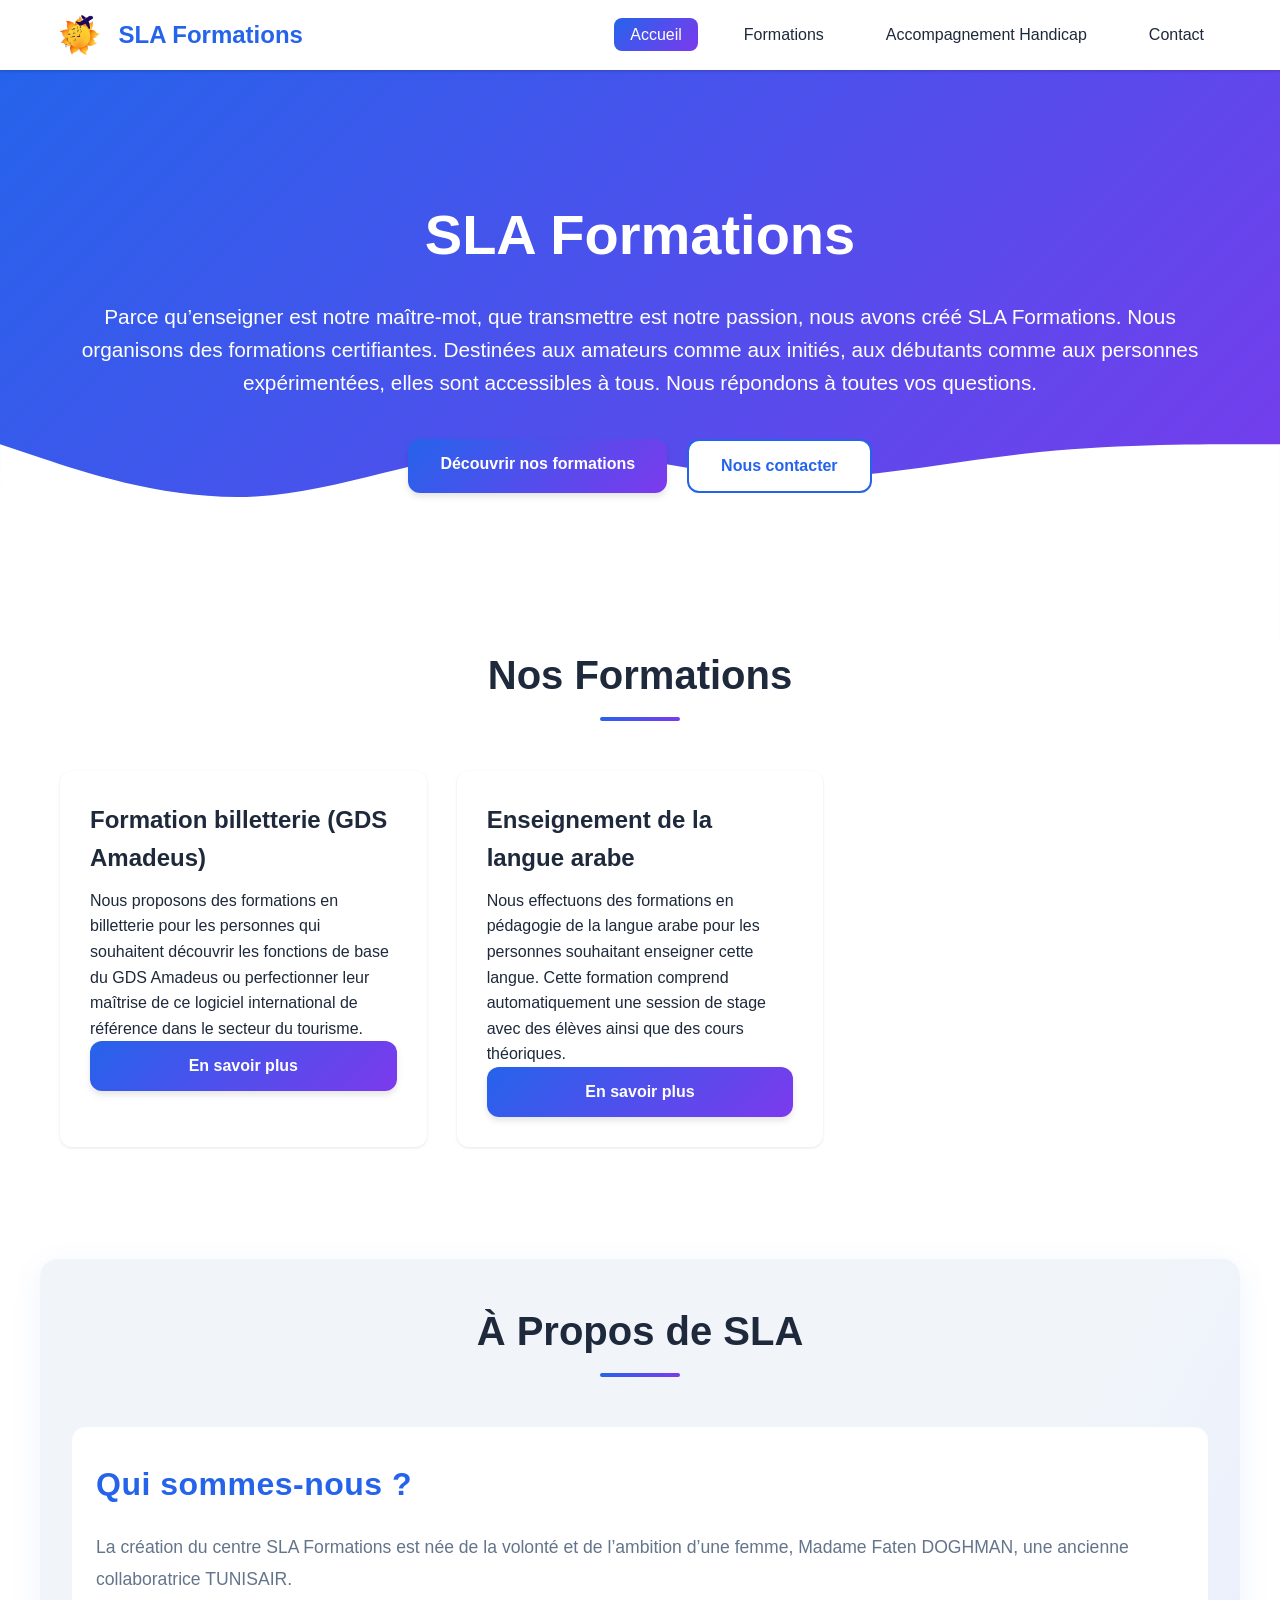
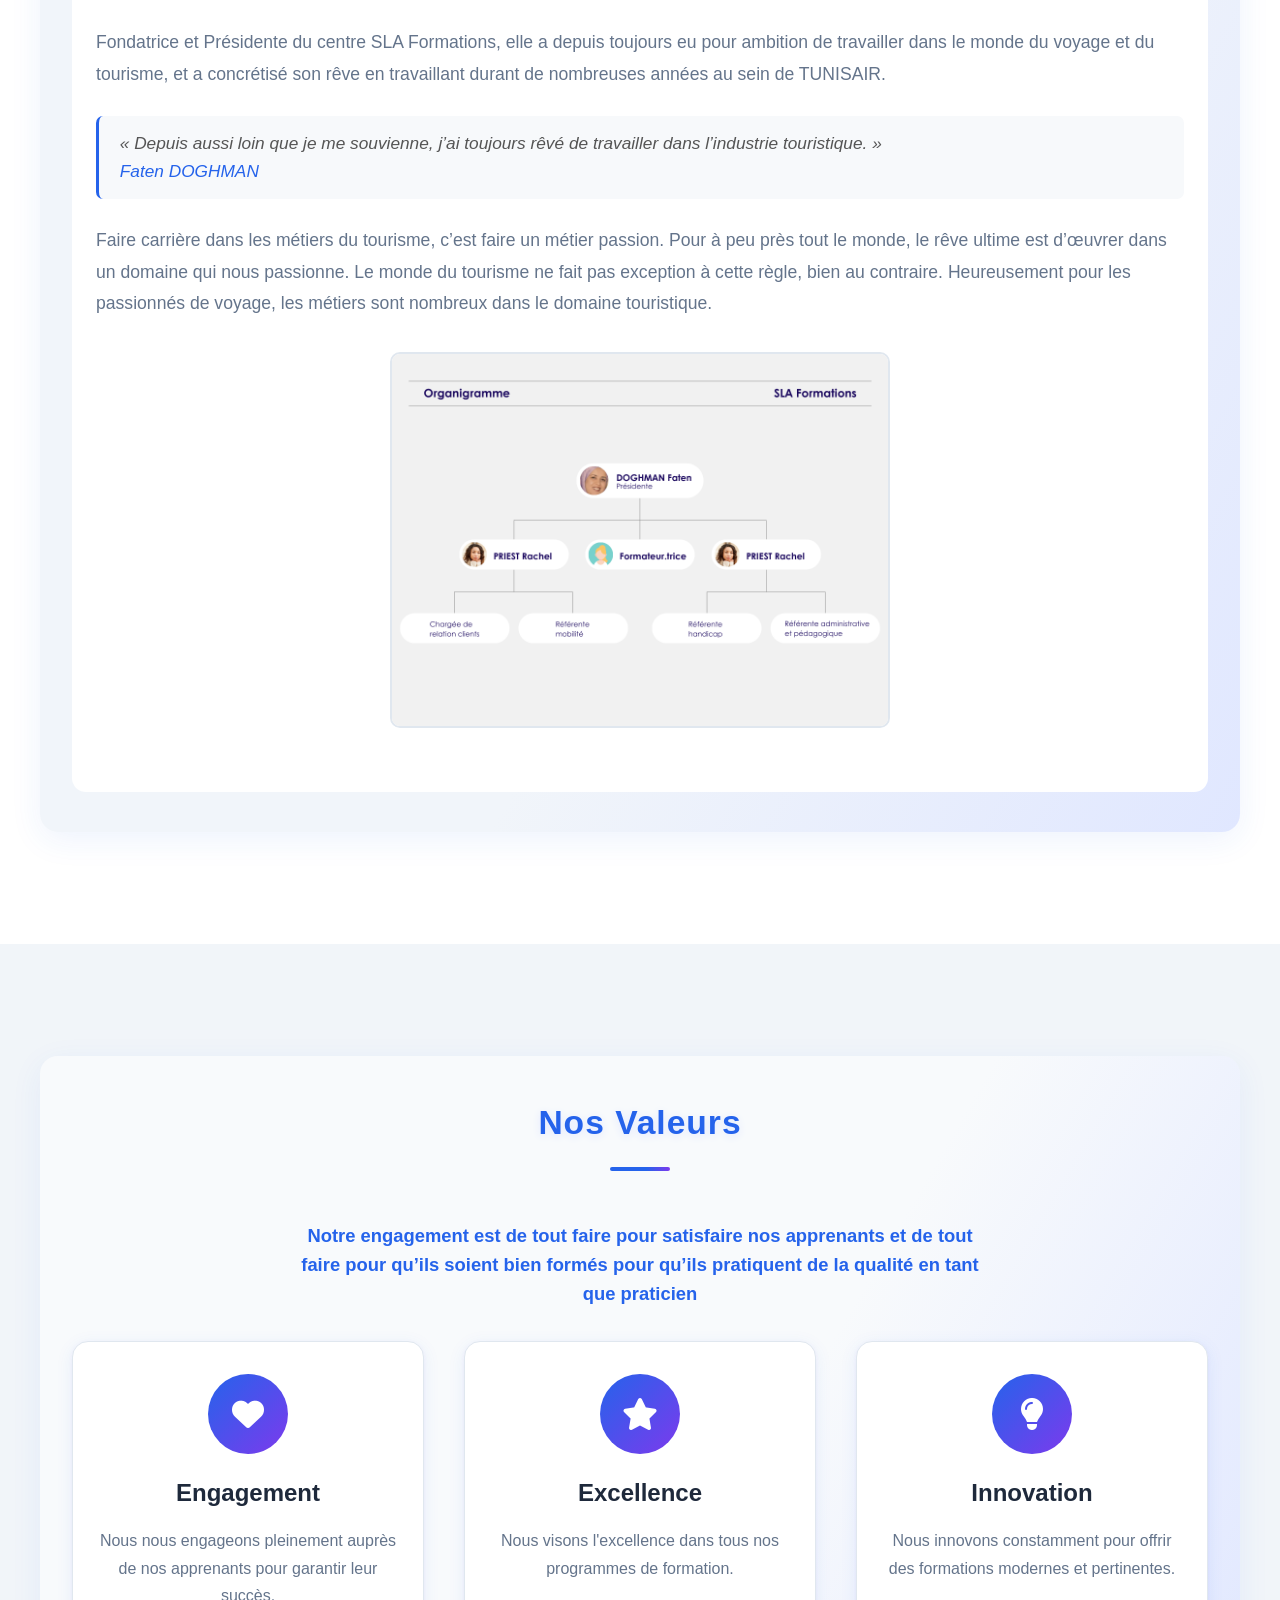
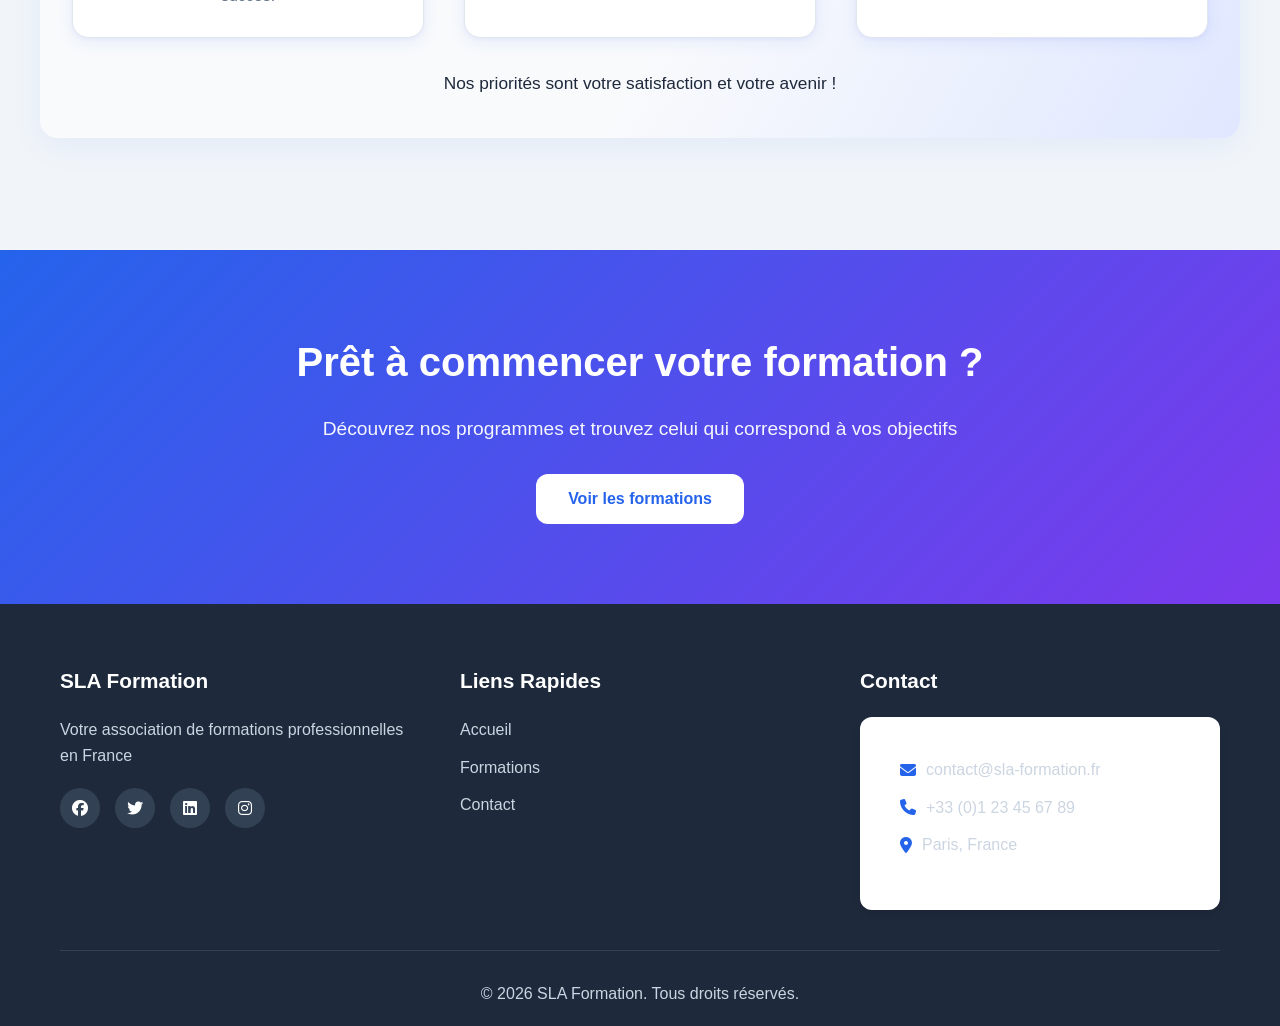
==== index.html @ e83dae28 "Initial commit: modernized and improved website design." ====
<!DOCTYPE html>
<html lang="fr">
<head>
    <meta charset="UTF-8">
    <meta name="viewport" content="width=device-width, initial-scale=1.0">
    <meta name="description" content="SLA - Association de formations professionnelles en France">
    <title>SLA - Accueil | Association de Formations</title>
    <link rel="stylesheet" href="styles.css">
    <link rel="stylesheet" href="https://cdnjs.cloudflare.com/ajax/libs/font-awesome/6.4.0/css/all.min.css">
</head>
<body>
    <!-- En-tête et Navigation -->
    <header>
        <nav class="navbar">
            <div class="container">
                <div class="logo">
                    <img src="images/sla_logo.png" alt="Logo SLA" style="height:40px; vertical-align:middle; margin-right:8px;">
                    <span>SLA Formations</span>
                </div>
                <button class="menu-toggle" id="menuToggle" aria-label="Menu">
                    <span></span>
                    <span></span>
                    <span></span>
                </button>
                <ul class="nav-menu" id="navMenu">
                    <li><a href="index.html" class="active">Accueil</a></li>
                    <li><a href="formations.html">Formations</a></li>
                    <li><a href="accompagnement-handicap.html">Accompagnement Handicap</a></li>
                    <li><a href="contact.html">Contact</a></li>
                </ul>
            </div>
        </nav>
    </header>

    <!-- Section Hero -->
    <section class="hero">
        <div class="container">
            <div class="hero-content">
                <h1 class="animate-fade-in">SLA Formations</h1>
                <p class="hero-subtitle animate-fade-in-delay">Parce qu’enseigner est notre maître-mot, que transmettre est notre passion, nous avons créé SLA Formations. Nous organisons des formations certifiantes. Destinées aux amateurs comme aux initiés, aux débutants comme aux personnes expérimentées, elles sont accessibles à tous. Nous répondons à toutes vos questions.</p>
                <div class="hero-buttons animate-fade-in-delay-2">
                    <a href="formations.html" class="btn btn-primary">Découvrir nos formations</a>
                    <a href="contact.html" class="btn btn-secondary">Nous contacter</a>
                </div>
            </div>
        </div>
        <div class="hero-wave">
            <svg viewBox="0 0 1440 320" xmlns="http://www.w3.org/2000/svg">
                <path fill="#ffffff" fill-opacity="1" d="M0,96L48,112C96,128,192,160,288,154.7C384,149,480,107,576,101.3C672,96,768,128,864,133.3C960,139,1056,117,1152,106.7C1248,96,1344,96,1392,96L1440,96L1440,320L1392,320C1344,320,1248,320,1152,320C1056,320,960,320,864,320C768,320,672,320,576,320C480,320,384,320,288,320C192,320,96,320,48,320L0,320Z"></path>
            </svg>
        </div>
    </section>

    <!-- Section À propos -->
        <!-- Section Nos Formations -->
        <section class="formations" id="formations">
            <div class="container">
                <div class="section-header">
                    <h2>Nos Formations</h2>
                    <div class="divider"></div>
                </div>
                <div class="formations-grid">
                    <div class="formation-card">
                        <h3>Formation billetterie (GDS Amadeus)</h3>
                        <p>
                            Nous proposons des formations en billetterie pour les personnes qui souhaitent découvrir les fonctions de base du GDS Amadeus ou perfectionner leur maîtrise de ce logiciel international de référence dans le secteur du tourisme.
                        </p>
                        <a href="formations.html#amadeus" class="btn btn-primary">En savoir plus</a>
                    </div>
                    <div class="formation-card">
                        <h3>Enseignement de la langue arabe</h3>
                        <p>
                            Nous effectuons des formations en pédagogie de la langue arabe pour les personnes souhaitant enseigner cette langue. Cette formation comprend automatiquement une session de stage avec des élèves ainsi que des cours théoriques.
                        </p>
                        <a href="formations.html#arabe" class="btn btn-primary">En savoir plus</a>
                    </div>
                </div>
            </div>
        </section>
    <section class="about" id="about">
        <div class="container" style="background:linear-gradient(120deg,#f1f5fa 60%,#e0e7ff 100%); border-radius:18px; box-shadow:0 8px 32px rgba(37,99,235,0.08); padding:2.5em 2em; margin-top:2em; margin-bottom:2em;">
            <div class="section-header">
                <h2>À Propos de SLA</h2>
                <div class="divider"></div>
            </div>
            <div class="about-content" style="background:#fff; border-radius:14px; box-shadow:none; padding:2em 1.5em;">
                <div class="about-text">
                    <h3 style="font-size:2em; color:#2563eb; font-weight:700; letter-spacing:0.5px; margin-bottom:0.7em;">Qui sommes-nous ?</h3>
                    <p>
                        La création du centre SLA Formations est née de la volonté et de l’ambition d’une femme, Madame Faten DOGHMAN, une ancienne collaboratrice TUNISAIR.<br><br>
                        Fondatrice et Présidente du centre SLA Formations, elle a depuis toujours eu pour ambition de travailler dans le monde du voyage et du tourisme, et a concrétisé son rêve en travaillant durant de nombreuses années au sein de TUNISAIR.
                    </p>
                    <blockquote style="font-style:italic; margin: 1.5em 0; color: #555; border-left: 3px solid #2563eb; padding:0.8em 1.2em; background: #f7f9fb; border-radius:7px; font-size:1.08em;">
                        « Depuis aussi loin que je me souvienne, j’ai toujours rêvé de travailler dans l’industrie touristique. »<br>
                        <span style="font-weight:500; color:#2563eb; font-size:1em;">Faten DOGHMAN</span>
                    </blockquote>
                    <p>
                        Faire carrière dans les métiers du tourisme, c’est faire un métier passion. Pour à peu près tout le monde, le rêve ultime est d’œuvrer dans un domaine qui nous passionne. Le monde du tourisme ne fait pas exception à cette règle, bien au contraire. Heureusement pour les passionnés de voyage, les métiers sont nombreux dans le domaine touristique.
                    </p>
                    <div style="margin:2em 0; text-align:center;">
                        <img src="images/Organigramme-SLA-Formations.png" alt="Organigramme de l'association SLA Formations" style="display:block; margin:0 auto; max-width:500px; width:100%; height:auto; border-radius:10px; border:2px solid #e0e7ef; box-shadow:none; transition:transform 0.3s cubic-bezier(.4,2,.6,1);"
                        onmouseover="this.style.transform='scale(1.04)'" onmouseout="this.style.transform='scale(1)'">
                    </div>
                </div>
            </div>
        </div>
    </section>

    <!-- Section Nos Valeurs -->
    <section class="values">
        <div class="container" style="background:linear-gradient(120deg,#f8fafc 60%,#e0e7ff 100%); border-radius:18px; box-shadow:0 8px 32px rgba(37,99,235,0.07); padding:2.5em 2em; margin-top:2em; margin-bottom:2em;">
            <div class="section-header">
                <h2 style="font-size:2.1em; color:#2563eb; font-weight:800; letter-spacing:1px; margin-bottom:0.5em; text-shadow:0 2px 8px #e0e7ff;">Nos Valeurs</h2>
                <div class="divider" style="height:4px; width:60px; background:linear-gradient(90deg,#2563eb 60%,#7c3aed 100%); border-radius:2px; margin:0 auto 1.5em auto;"></div>
            </div>
            <div style="max-width:700px;margin:0 auto 2em auto;text-align:center;">
                <p style="font-size:1.15em; color:#2563eb; font-weight:600; margin-bottom:0.7em;">Notre engagement est de tout faire pour satisfaire nos apprenants et de tout faire pour qu’ils soient bien formés pour qu’ils pratiquent de la qualité en tant que praticien</p>
            </div>
            <div class="values-grid">
                <div class="value-item">
                    <div class="value-icon">
                        <i class="fas fa-heart"></i>
                    </div>
                    <h3>Engagement</h3>
                    <p>Nous nous engageons pleinement auprès de nos apprenants pour garantir leur succès.</p>
                </div>
                <div class="value-item">
                    <div class="value-icon">
                        <i class="fas fa-star"></i>
                    </div>
                    <h3>Excellence</h3>
                    <p>Nous visons l'excellence dans tous nos programmes de formation.</p>
                </div>
                <div class="value-item">
                    <div class="value-icon">
                        <i class="fas fa-lightbulb"></i>
                    </div>
                    <h3>Innovation</h3>
                    <p>Nous innovons constamment pour offrir des formations modernes et pertinentes.</p>
                </div>
            </div>
             <div style="max-width:700px;margin:2em auto 0 auto;text-align:center;">
                            <p style="font-size:1.08em; color:#1e293b; font-weight:500;">Nos priorités sont votre satisfaction et votre avenir !</p>
            </div>
        </div>
    </section>

    <!-- Section CTA -->
    <section class="cta">
        <div class="container">
            <h2>Prêt à commencer votre formation ?</h2>
            <p>Découvrez nos programmes et trouvez celui qui correspond à vos objectifs</p>
            <a href="formations.html" class="btn btn-light">Voir les formations</a>
        </div>
    </section>

    <!-- Pied de page -->
    <footer>
        <div class="container">
            <div class="footer-content">
                <div class="footer-section">
                    <h3>SLA Formation</h3>
                    <p>Votre association de formations professionnelles en France</p>
                    <div class="social-links">
                        <a href="#" aria-label="Facebook"><i class="fab fa-facebook"></i></a>
                        <a href="#" aria-label="Twitter"><i class="fab fa-twitter"></i></a>
                        <a href="#" aria-label="LinkedIn"><i class="fab fa-linkedin"></i></a>
                        <a href="#" aria-label="Instagram"><i class="fab fa-instagram"></i></a>
                    </div>
                </div>
                <div class="footer-section">
                    <h3>Liens Rapides</h3>
                    <ul>
                        <li><a href="index.html">Accueil</a></li>
                        <li><a href="formations.html">Formations</a></li>
                        <li><a href="contact.html">Contact</a></li>
                    </ul>
                </div>
                <div class="footer-section">
                    <h3>Contact</h3>
                    <ul class="contact-info">
                        <li><i class="fas fa-envelope"></i> contact@sla-formation.fr</li>
                        <li><i class="fas fa-phone"></i> +33 (0)1 23 45 67 89</li>
                        <li><i class="fas fa-map-marker-alt"></i> Paris, France</li>
                    </ul>
                </div>
            </div>
            <div class="footer-bottom">
                <p>&copy; 2026 SLA Formation. Tous droits réservés.</p>
            </div>
        </div>
    </footer>

    <script src="script.js"></script>
</body>
</html>
---- styles.css ----
/* ===================================
   VARIABLES CSS
   =================================== */
:root {
    --primary-color: #2563eb;
    --secondary-color: #7c3aed;
    --accent-color: #f59e0b;
    --success-color: #10b981;
    --danger-color: #ef4444;
    --dark: #1e293b;
    --dark-light: #334155;
    --gray: #64748b;
    --gray-light: #cbd5e1;
    --light: #f1f5f9;
    --white: #ffffff;
    --gradient: linear-gradient(135deg, var(--primary-color) 0%, var(--secondary-color) 100%);
    --shadow-sm: 0 1px 3px rgba(0,0,0,0.1);
    --shadow-md: 0 4px 6px rgba(0,0,0,0.1);
    --shadow-lg: 0 10px 25px rgba(0,0,0,0.15);
    --transition: all 0.3s ease;
    --border-radius: 12px;
}

/* ===================================
   RESET & BASE
   =================================== */
* {
    margin: 0;
    padding: 0;
    box-sizing: border-box;
}

html {
    scroll-behavior: smooth;
}

body {
    font-family: 'Segoe UI', Tahoma, Geneva, Verdana, sans-serif;
    line-height: 1.6;
    color: var(--dark);
    background-color: var(--white);
    overflow-x: hidden;
}

img {
    max-width: 100%;
    height: auto;
    display: block;
}

a {
    text-decoration: none;
    color: inherit;
    transition: var(--transition);
}

ul {
    list-style: none;
}

button {
    border: none;
    background: none;
    cursor: pointer;
    font-family: inherit;
}

/* ===================================
   UTILITIES
   =================================== */
.container {
    max-width: 1200px;
    margin: 0 auto;
    padding: 0 20px;
}

.btn {
    display: inline-block;
    padding: 12px 32px;
    border-radius: var(--border-radius);
    font-weight: 600;
    text-align: center;
    transition: var(--transition);
    cursor: pointer;
    font-size: 16px;
}

.btn-primary {
    background: var(--gradient);
    color: var(--white);
    box-shadow: var(--shadow-md);
}

.btn-primary:hover {
    transform: translateY(-2px);
    box-shadow: var(--shadow-lg);
}

.btn-secondary {
    background: var(--white);
    color: var(--primary-color);
    border: 2px solid var(--primary-color);
}

.btn-secondary:hover {
    background: var(--primary-color);
    color: var(--white);
}

.btn-light {
    background: var(--white);
    color: var(--primary-color);
}

.btn-light:hover {
    background: var(--light);
}

.section-header {
    text-align: center;
    margin-bottom: 50px;
}

.section-header h2 {
    font-size: 2.5rem;
    color: var(--dark);
    margin-bottom: 10px;
}

.divider {
    width: 80px;
    height: 4px;
    background: var(--gradient);
    margin: 0 auto;
    border-radius: 2px;
}

/* ===================================
   NAVIGATION
   =================================== */
header {
    background: var(--white);
    box-shadow: var(--shadow-sm);
    position: sticky;
    top: 0;
    z-index: 1000;
}

.navbar {
    padding: 15px 0;
}

.navbar .container {
    display: flex;
    justify-content: space-between;
    align-items: center;
}

.logo {
    display: flex;
    align-items: center;
    gap: 10px;
    font-size: 1.5rem;
    font-weight: 700;
    color: var(--primary-color);
}

.logo i {
    font-size: 2rem;
}

.nav-menu {
    display: flex;
    gap: 30px;
    align-items: center;
}

.nav-menu a {
    font-weight: 500;
    color: var(--dark);
    padding: 8px 16px;
    border-radius: 8px;
    transition: var(--transition);
}

.nav-menu a:hover,
.nav-menu a.active {
    background: var(--gradient);
    color: var(--white);
}

.menu-toggle {
    display: none;
    flex-direction: column;
    gap: 5px;
    cursor: pointer;
    padding: 5px;
}

.menu-toggle span {
    width: 25px;
    height: 3px;
    background: var(--dark);
    border-radius: 2px;
    transition: var(--transition);
}

/* ===================================
   HERO SECTION
   =================================== */
.hero {
    background: var(--gradient);
    color: var(--white);
    padding: 120px 0 150px;
    position: relative;
    overflow: hidden;
    min-height: 500px;
    display: flex;
    align-items: center;
}

.hero .container {
    position: relative;
    z-index: 10;
    width: 100%;
}

.hero-content {
    text-align: center;
    position: relative;
    z-index: 10;
}

.hero h1 {
    font-size: 3.5rem;
    margin-bottom: 20px;
    font-weight: 800;
    color: var(--white);
}

.hero-subtitle {
    font-size: 1.3rem;
    margin-bottom: 40px;
    opacity: 0.95;
    color: var(--white);
}

.hero-buttons {
    display: flex;
    gap: 20px;
    justify-content: center;
    flex-wrap: wrap;
}

.hero-wave {
    position: absolute;
    bottom: 0;
    left: 0;
    width: 100%;
    z-index: 1;
    pointer-events: none;
}

.hero-wave svg {
    display: block;
    width: 100%;
    height: auto;
}

/* Animations */
@keyframes fadeIn {
    from {
        opacity: 0;
        transform: translateY(20px);
    }
    to {
        opacity: 1;
        transform: translateY(0);
    }
}

.animate-fade-in {
    animation: fadeIn 0.8s ease-out forwards;
}

.animate-fade-in-delay {
    animation: fadeIn 0.8s ease-out 0.2s both;
}

.animate-fade-in-delay-2 {
    animation: fadeIn 0.8s ease-out 0.4s both;
}

/* ===================================
   ABOUT SECTION
   =================================== */
.about {
    padding: 80px 0;
    background: var(--white);
}

.about-text h3 {
    font-size: 2rem;
    color: var(--dark);
    margin-bottom: 20px;
}

.about-text p {
    font-size: 1.1rem;
    color: var(--gray);
    margin-bottom: 20px;
    line-height: 1.8;
}

.features-grid {
    display: grid;
    grid-template-columns: repeat(auto-fit, minmax(250px, 1fr));
    gap: 30px;
    margin-top: 50px;
}

.feature-card {
    text-align: center;
    padding: 30px;
    border-radius: var(--border-radius);
    background: var(--light);
    transition: var(--transition);
}

.feature-card:hover {
    transform: translateY(-5px);
    box-shadow: var(--shadow-lg);
}

.feature-card i {
    font-size: 3rem;
    color: var(--primary-color);
    margin-bottom: 15px;
}

.feature-card h4 {
    font-size: 1.3rem;
    margin-bottom: 10px;
    color: var(--dark);
}

.feature-card p {
    color: var(--gray);
}

/* ===================================
   VALUES SECTION
   =================================== */
.values {
    padding: 80px 0;
    background: var(--light);
}

.values-grid {
    display: grid;
    grid-template-columns: repeat(auto-fit, minmax(300px, 1fr));
    gap: 40px;
}

.value-item {
    text-align: center;
    background: #fff;
    border-radius: 16px;
    box-shadow: 0 4px 18px rgba(37,99,235,0.08), 0 1.5px 4px rgba(124,58,237,0.06);
    padding: 32px 24px 28px 24px;
    transition: box-shadow 0.25s, transform 0.25s;
    border: 1.5px solid #e0e7ef;
}

@keyframes valueCardFadeIn {
    to {
        opacity: 1;
        transform: translateY(0);
    }
}

.value-item:hover {
    box-shadow: 0 8px 32px rgba(37,99,235,0.13), 0 2px 8px rgba(124,58,237,0.10);
    transform: translateY(-4px) scale(1.025);
    border-color: #c7d2fe;
}

.value-item:hover {
    box-shadow: 0 8px 32px rgba(37,99,235,0.13), 0 2px 8px rgba(124,58,237,0.10);
    transform: translateY(-4px) scale(1.025);
    border-color: #c7d2fe;
}

.value-icon {
    width: 80px;
    height: 80px;
    background: var(--gradient);
    color: var(--white);
    border-radius: 50%;
    display: flex;
    align-items: center;
    justify-content: center;
    margin: 0 auto 20px;
    font-size: 2rem;
}

.value-item h3 {
    font-size: 1.5rem;
    margin-bottom: 15px;
    color: var(--dark);
}

.value-item p {
    color: var(--gray);
    line-height: 1.7;
}

/* ===================================
   CTA SECTION
   =================================== */
.cta {
    padding: 80px 0;
    background: var(--gradient);
    color: var(--white);
    text-align: center;
}

.cta h2 {
    font-size: 2.5rem;
    margin-bottom: 20px;
}

.cta p {
    font-size: 1.2rem;
    margin-bottom: 30px;
    opacity: 0.95;
}

/* ===================================
   PAGE HEADER
   =================================== */
.page-header {
    background: var(--gradient);
    color: var(--white);
    padding: 80px 0;
    text-align: center;
}

.page-header h1 {
    font-size: 3rem;
    margin-bottom: 15px;
}

.page-header p {
    font-size: 1.2rem;
    opacity: 0.95;
}

/* ===================================
   FORMATIONS FILTERS
   =================================== */
.formations-filters {
    padding: 40px 0;
    background: var(--white);
}

.filters {
    display: flex;
    gap: 15px;
    justify-content: center;
    flex-wrap: wrap;
}

.filter-btn {
    padding: 10px 25px;
    border-radius: 25px;
    background: var(--light);
    color: var(--dark);
    font-weight: 500;
    transition: var(--transition);
}

.filter-btn:hover,
.filter-btn.active {
    background: var(--gradient);
    color: var(--white);
    transform: translateY(-2px);
}

/* ===================================
   FORMATIONS CATALOG
   =================================== */
.formations-catalog {
    padding: 60px 0 80px;
    background: var(--light);
}

.formations-grid {
    display: grid;
    grid-template-columns: repeat(auto-fill, minmax(320px, 1fr));
    gap: 30px;
}

.formation-card {
    background: var(--white);
    border-radius: var(--border-radius);
    padding: 30px;
    box-shadow: var(--shadow-sm);
    transition: var(--transition);
    display: flex;
    flex-direction: column;
}

.formation-card:hover {
    transform: translateY(-5px);
    box-shadow: var(--shadow-lg);
}

.formation-badge {
    width: 80px;
    height: 80px;
    background: var(--gradient);
    color: var(--white);
    border-radius: 50%;
    display: flex;
    align-items: center;
    justify-content: center;
    font-size: 2rem;
    margin-bottom: 20px;
}

.formation-card h3 {
    font-size: 1.5rem;
    margin-bottom: 10px;
    color: var(--dark);
}

.formation-duration {
    color: var(--gray);
    font-size: 0.95rem;
    margin-bottom: 15px;
    display: flex;
    align-items: center;
    gap: 8px;
}

.formation-description {
    color: var(--gray);
    margin-bottom: 20px;
    line-height: 1.6;
    flex-grow: 1;
}

.formation-highlights {
    margin-bottom: 25px;
}

.formation-highlights li {
    color: var(--gray);
    margin-bottom: 8px;
    display: flex;
    align-items: center;
    gap: 10px;
}

.formation-highlights i {
    color: var(--success-color);
}

/* ===================================
   CONTACT SECTION
   =================================== */
.contact-section {
    padding: 60px 0 80px;
    background: var(--light);
}

.contact-wrapper {
    display: grid;
    grid-template-columns: 1fr 1.5fr;
    gap: 50px;
    align-items: start;
}

.contact-info {
    background: var(--white);
    padding: 40px;
    border-radius: var(--border-radius);
    box-shadow: var(--shadow-md);
}

.contact-info h2 {
    font-size: 2rem;
    margin-bottom: 15px;
    color: var(--dark);
}

.contact-info > p {
    color: var(--gray);
    margin-bottom: 30px;
}

.contact-item {
    display: flex;
    gap: 20px;
    margin-bottom: 30px;
}

.contact-icon {
    width: 50px;
    height: 50px;
    background: var(--gradient);
    color: var(--white) !important;
    border-radius: 50%;
    display: flex;
    align-items: center;
    justify-content: center;
    flex-shrink: 0;
}

.contact-icon i,
.contact-icon svg {
    color: var(--white) !important;
}

.contact-details h3 {
    font-size: 1.1rem;
    margin-bottom: 8px;
    color: var(--dark);
}

.contact-details p {
    color: var(--gray);
    line-height: 1.6;
}

.social-media {
    margin-top: 40px;
}

.social-media h3 {
    margin-bottom: 15px;
    color: var(--dark);
}

.social-links-large {
    display: flex;
    gap: 15px;
}

.social-links-large a {
    flex-direction: column;
    width: 60px;
    height: 60px;
    background: var(--gradient);
    color: var(--white);
    border-radius: 50%;
    display: flex;
    align-items: center;
    justify-content: center;
    font-size: 1.5rem;
    transition: var(--transition);
    position: relative;
    text-align: center;
    gap: 2px;
    padding: 0;
    border: none;
    outline: none;
}

.social-links-large a i {
    color: var(--white) !important;
}
.social-links-large a:visited i {
    color: var(--white) !important;
}
.social-links-large a:hover i {
    color: var(--white) !important;
}

.social-links-large a:hover {
    transform: translateY(-3px) scale(1.08);
    box-shadow: var(--shadow-md);
    background: var(--secondary-color);
}

.social-label {
    display: block;
    font-size: 0.7rem;
    color: var(--white);
    margin-top: 2px;
    font-weight: 500;
    letter-spacing: 0.01em;
    text-shadow: 0 1px 2px rgba(30,41,59,0.18);
    pointer-events: none;
}

/* ===================================
   CONTACT FORM
   =================================== */
.contact-form-wrapper {
    background: var(--white);
    padding: 40px;
    border-radius: var(--border-radius);
    box-shadow: var(--shadow-md);
}

.contact-form-wrapper h2 {
    font-size: 2rem;
    margin-bottom: 30px;
    color: var(--dark);
}

.contact-form {
    display: flex;
    flex-direction: column;
    gap: 20px;
}

.form-group {
    display: flex;
    flex-direction: column;
}

.form-group label {
    margin-bottom: 8px;
    font-weight: 500;
    color: var(--dark);
}

.required {
    color: var(--danger-color);
}

.form-group input,
.form-group select,
.form-group textarea {
    padding: 12px 15px;
    border: 2px solid var(--gray-light);
    border-radius: 8px;
    font-family: inherit;
    font-size: 1rem;
    transition: var(--transition);
}

.form-group input:focus,
.form-group select:focus,
.form-group textarea:focus {
    outline: none;
    border-color: var(--primary-color);
    box-shadow: 0 0 0 3px rgba(37, 99, 235, 0.1);
}

.form-group textarea {
    resize: vertical;
    min-height: 120px;
}

.checkbox-group {
    flex-direction: row;
    align-items: flex-start;
    gap: 10px;
}

.checkbox-group input[type="checkbox"] {
    width: 20px;
    height: 20px;
    margin-top: 2px;
    cursor: pointer;
}

.checkbox-group label {
    margin-bottom: 0;
    font-weight: 400;
    flex: 1;
}

.form-message {
    padding: 15px;
    border-radius: 8px;
    margin-top: 15px;
    display: none;
    font-weight: 500;
}

.form-message.success {
    background: #d1fae5;
    color: #065f46;
    border: 1px solid #10b981;
    display: block;
}

.form-message.error {
    background: #fee2e2;
    color: #991b1b;
    border: 1px solid #ef4444;
    display: block;
}

/* ===================================
   MAP SECTION
   =================================== */
.map-section {
    padding: 60px 0 80px;
    background: var(--white);
}

.map-section h2 {
    text-align: center;
    font-size: 2.5rem;
    margin-bottom: 40px;
    color: var(--dark);
}

.map-placeholder {
    background: var(--light);
    padding: 80px 40px;
    border-radius: var(--border-radius);
    text-align: center;
}

.map-placeholder i {
    font-size: 4rem;
    color: var(--primary-color);
    margin-bottom: 20px;
}

.map-placeholder p {
    font-size: 1.2rem;
    color: var(--gray);
    margin-bottom: 10px;
}

.map-placeholder small {
    color: var(--gray);
}

/* ===================================
   FOOTER
   =================================== */
footer {
    background: var(--dark);
    color: var(--white);
    padding: 60px 0 20px;
}

.footer-content {
    display: grid;
    grid-template-columns: repeat(auto-fit, minmax(250px, 1fr));
    gap: 40px;
    margin-bottom: 40px;
}

.footer-section h3 {
    margin-bottom: 20px;
    font-size: 1.3rem;
}

.footer-section p {
    color: var(--gray-light);
    line-height: 1.6;
    margin-bottom: 20px;
}

.footer-section ul li {
    margin-bottom: 12px;
}

.footer-section ul li a {
    color: var(--gray-light);
    transition: var(--transition);
}

.footer-section ul li a:hover {
    color: var(--white);
    padding-left: 5px;
}

.contact-info li {
    display: flex;
    align-items: center;
    gap: 10px;
    color: var(--gray-light);
}

.contact-info i {
    color: var(--primary-color);
}

.social-links {
    display: flex;
    gap: 15px;
}

.social-links a {
    width: 40px;
    height: 40px;
    background: var(--dark-light);
    border-radius: 50%;
    display: flex;
    align-items: center;
    justify-content: center;
    transition: var(--transition);
}

.social-links a:hover {
    background: var(--primary-color);
    transform: translateY(-3px);
}

.footer-bottom {
    border-top: 1px solid var(--dark-light);
    padding-top: 30px;
    text-align: center;
    color: var(--gray-light);
}

/* ===================================
   RESPONSIVE DESIGN
   =================================== */

/* Large Screens */
@media (min-width: 1400px) {
    .hero {
        padding: 150px 0 180px;
        min-height: 600px;
    }

    .hero h1 {
        font-size: 4rem;
    }

    .hero-subtitle {
        font-size: 1.5rem;
    }
}

/* Tablets */
@media (max-width: 768px) {
    .hero h1 {
        font-size: 2.5rem;
    }

    .hero-subtitle {
        font-size: 1.1rem;
    }

    .section-header h2 {
        font-size: 2rem;
    }

    .page-header h1 {
        font-size: 2.2rem;
    }

    .contact-wrapper {
        grid-template-columns: 1fr;
    }

    .nav-menu {
        position: fixed;
        top: 70px;
        right: -100%;
        width: 100%;
        max-width: 300px;
        background: var(--white);
        flex-direction: column;
        padding: 30px;
        box-shadow: var(--shadow-lg);
        transition: var(--transition);
        height: calc(100vh - 70px);
        align-items: flex-start;
    }

    .nav-menu.active {
        right: 0;
    }

    .menu-toggle {
        display: flex;
    }

    .menu-toggle.active span:nth-child(1) {
        transform: rotate(45deg) translate(7px, 7px);
    }

    .menu-toggle.active span:nth-child(2) {
        opacity: 0;
    }

    .menu-toggle.active span:nth-child(3) {
        transform: rotate(-45deg) translate(7px, -7px);
    }

    .features-grid,
    .formations-grid {
        grid-template-columns: 1fr;
    }

    .hero-buttons {
        flex-direction: column;
        align-items: center;
    }

    .filters {
        justify-content: flex-start;
        overflow-x: auto;
        padding-bottom: 10px;
    }

    .filter-btn {
        white-space: nowrap;
    }
}

/* Mobile */
@media (max-width: 480px) {
    .hero {
        padding: 80px 0 60px;
    }

    .hero h1 {
        font-size: 2rem;
    }

    .hero-subtitle {
        font-size: 1rem;
    }

    .btn {
        padding: 10px 24px;
        font-size: 14px;
    }

    .about,
    .values,
    .cta,
    .formations-catalog,
    .contact-section,
    .map-section {
        padding: 40px 0;
    }

    .section-header h2 {
        font-size: 1.8rem;
    }

    .feature-card,
    .contact-info,
    .contact-form-wrapper {
        padding: 25px;
    }

    .logo {
        font-size: 1.2rem;
    }

    .logo i {
        font-size: 1.5rem;
    }

    .footer-content {
        grid-template-columns: 1fr;
        gap: 30px;
    }
}

/* Hide formations by category */
.formation-card.hidden {
    display: none;
}
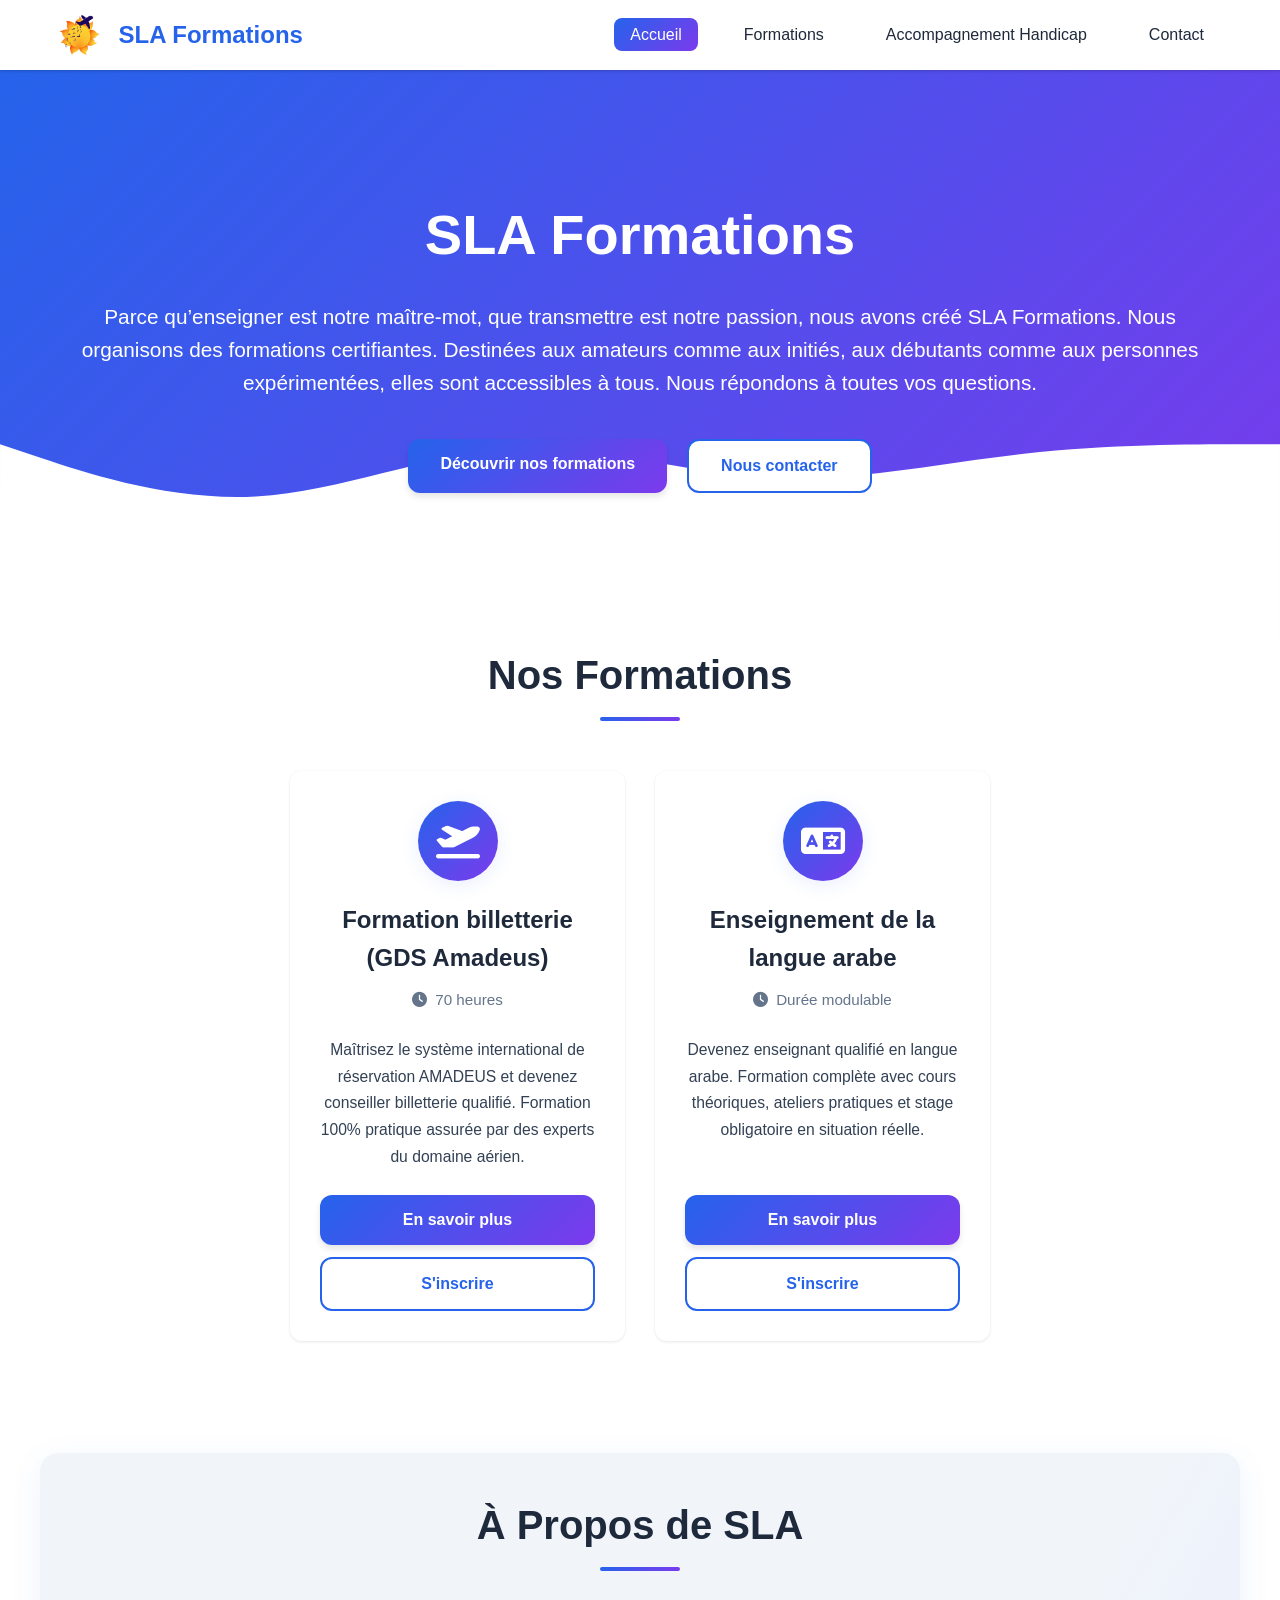
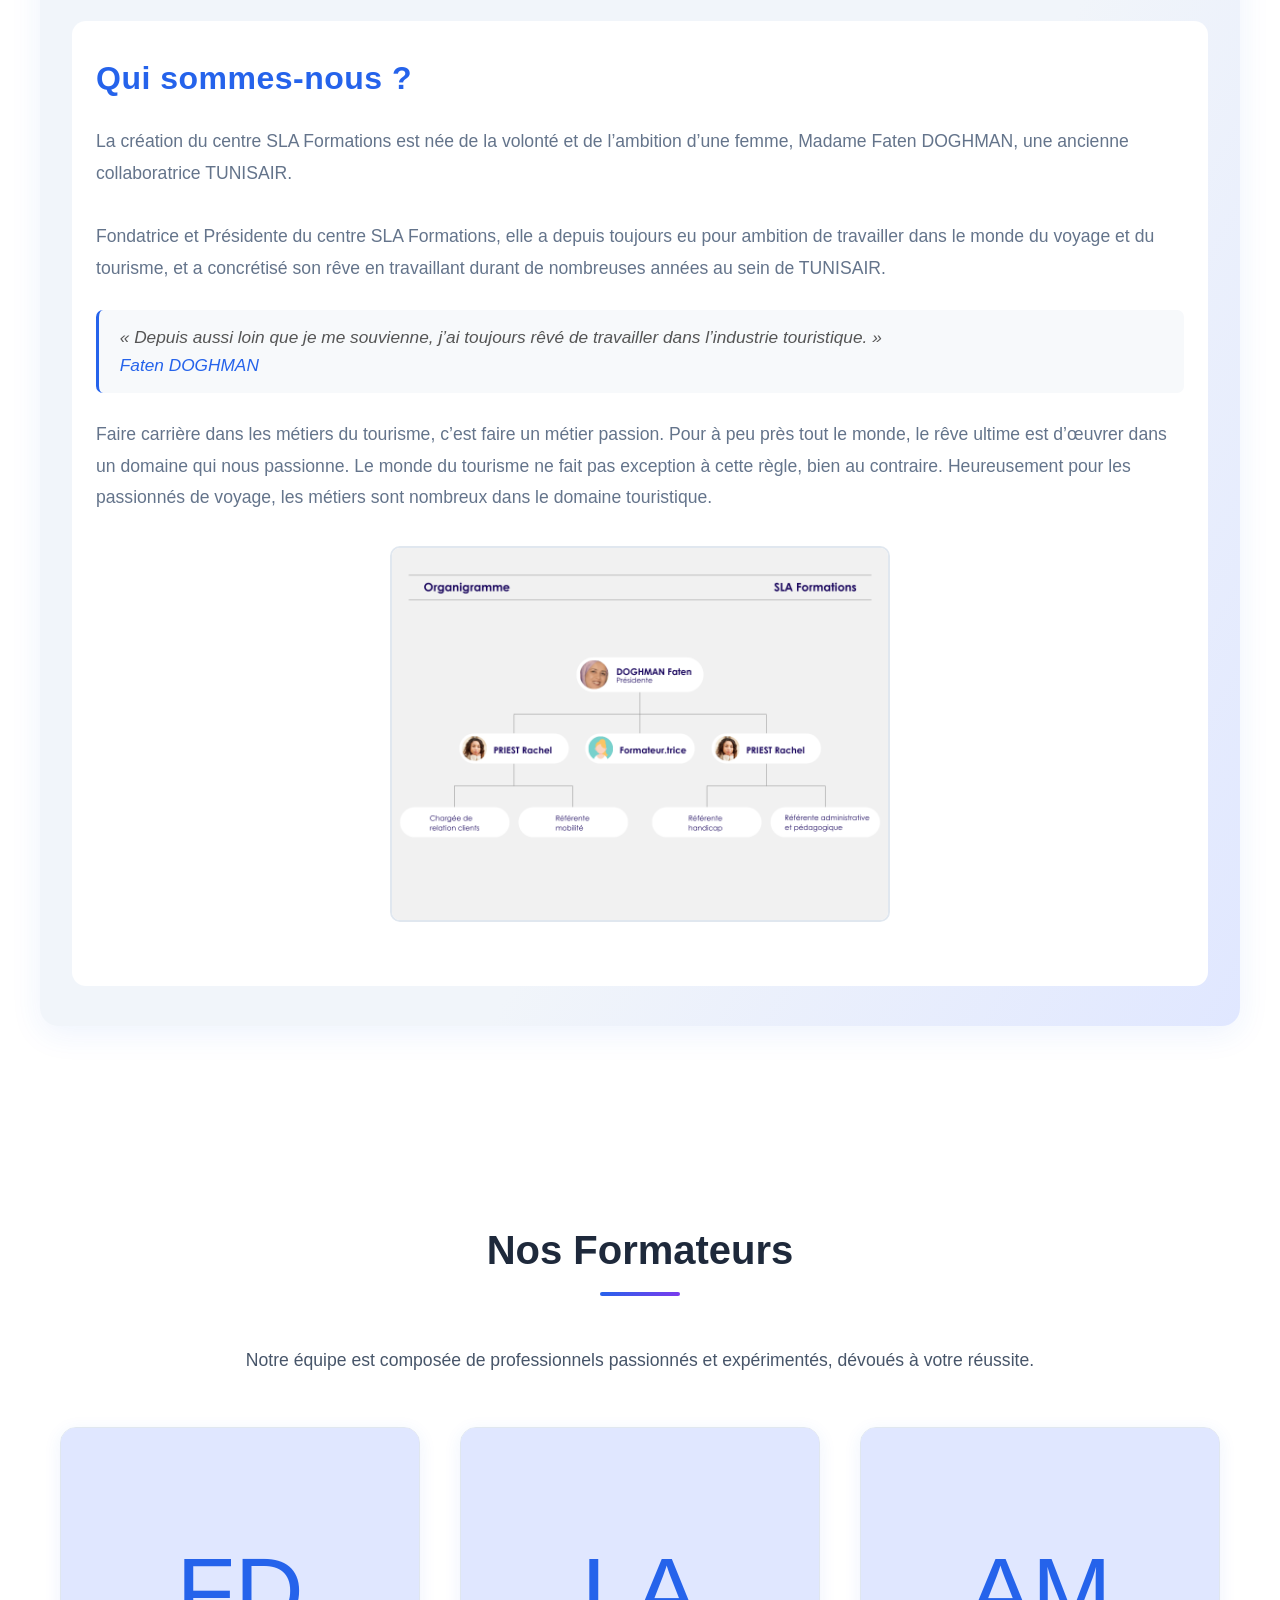
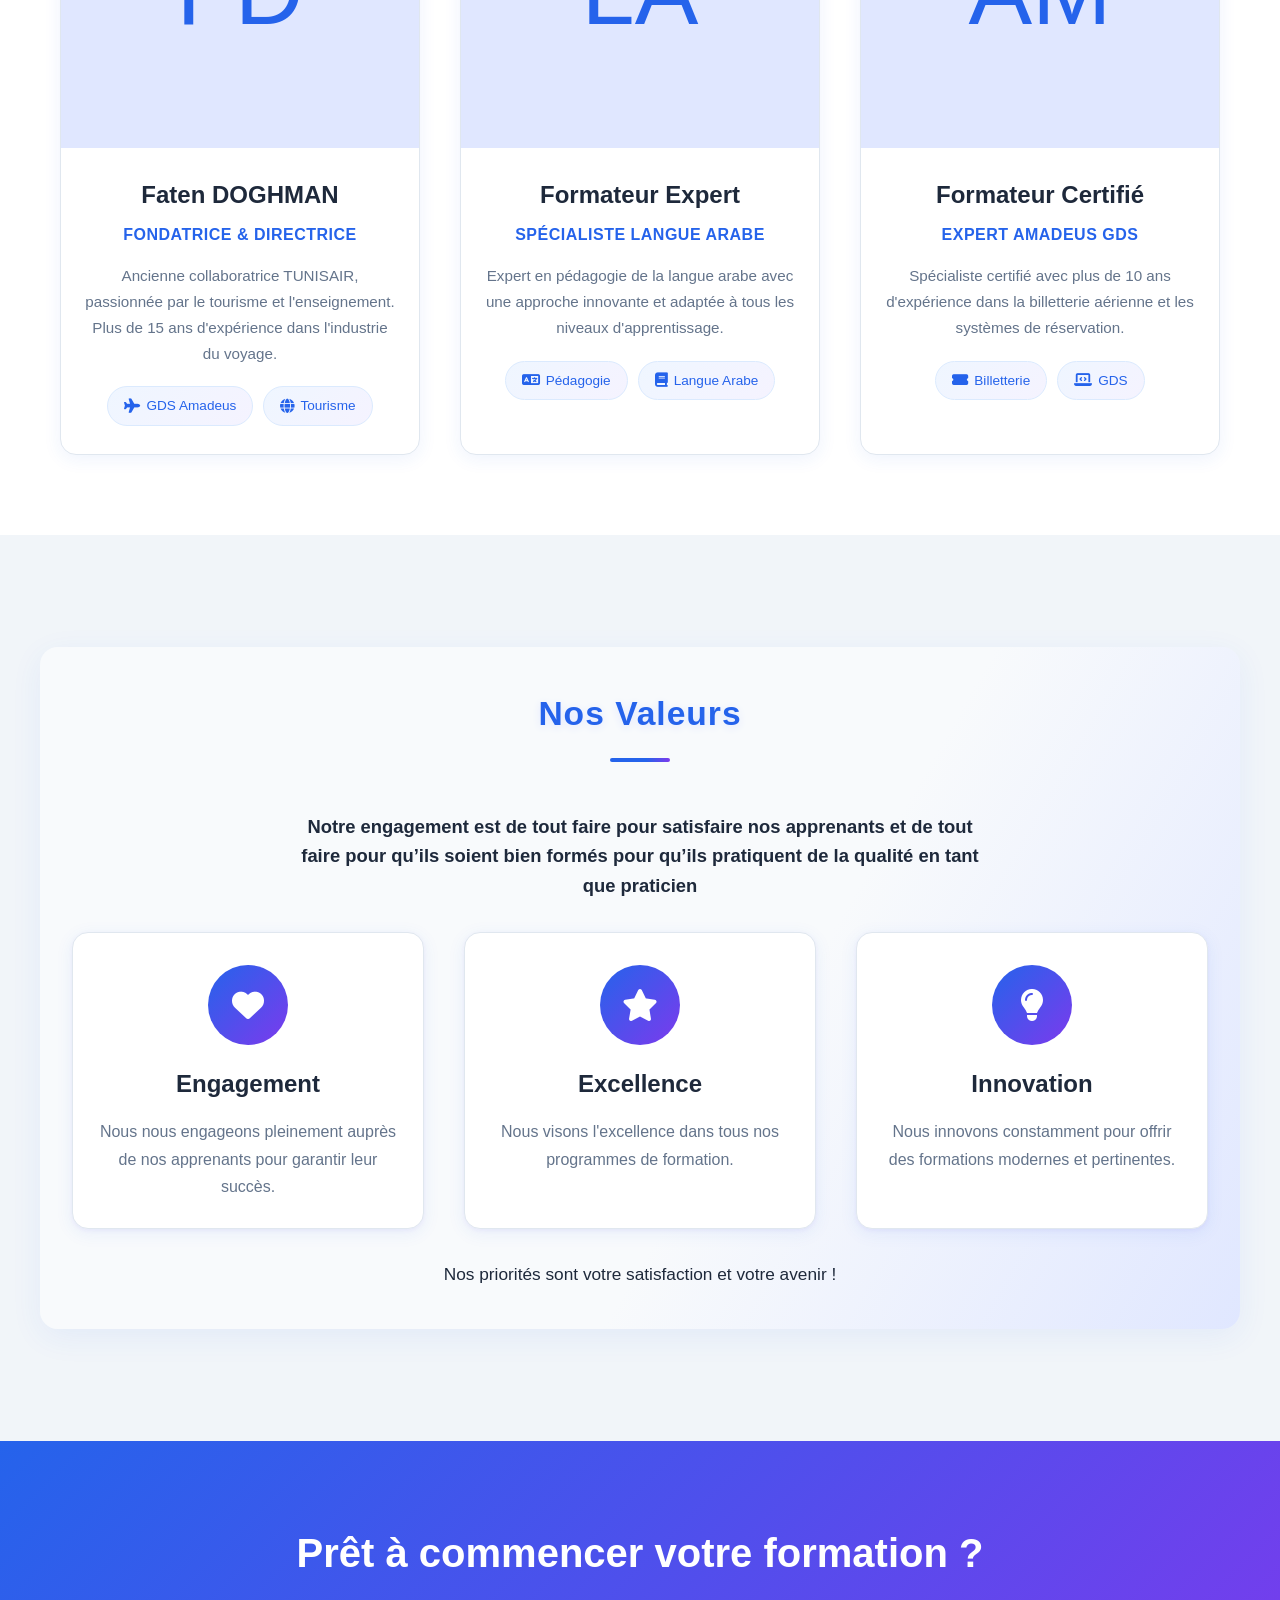
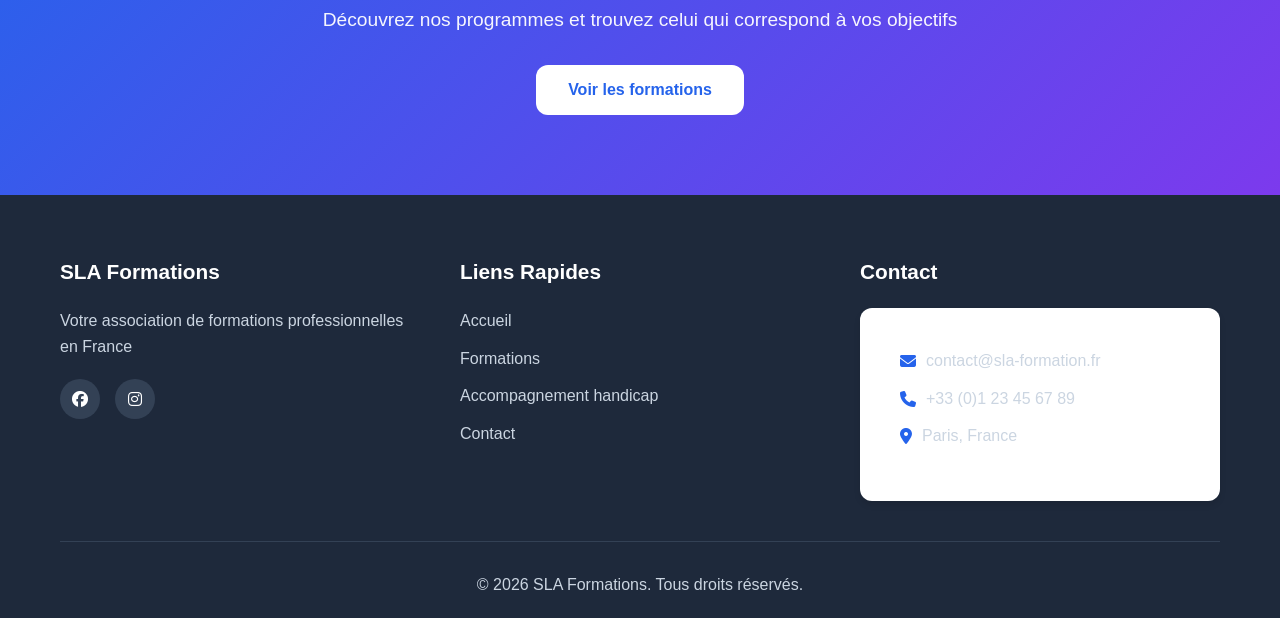
==== commit 321db103: "17-03-2026" ====
--- a/index.html
+++ b/index.html
@@ -61,18 +61,28 @@
                 </div>
                 <div class="formations-grid">
                     <div class="formation-card">
+                        <div class="formation-badge"><i class="fas fa-plane-departure"></i></div>
                         <h3>Formation billetterie (GDS Amadeus)</h3>
-                        <p>
-                            Nous proposons des formations en billetterie pour les personnes qui souhaitent découvrir les fonctions de base du GDS Amadeus ou perfectionner leur maîtrise de ce logiciel international de référence dans le secteur du tourisme.
+                        <p class="formation-duration"><i class="fas fa-clock"></i> 70 heures</p>
+                        <p class="formation-short-desc">
+                            Maîtrisez le système international de réservation AMADEUS et devenez conseiller billetterie qualifié. Formation 100% pratique assurée par des experts du domaine aérien.
                         </p>
-                        <a href="formations.html#amadeus" class="btn btn-primary">En savoir plus</a>
+                        <div class="formation-actions">
+                            <a href="formation-amadeus.html" class="btn btn-primary">En savoir plus</a>
+                            <a href="contact.html" class="btn btn-secondary">S'inscrire</a>
+                        </div>
                     </div>
                     <div class="formation-card">
+                        <div class="formation-badge"><i class="fas fa-language"></i></div>
                         <h3>Enseignement de la langue arabe</h3>
-                        <p>
-                            Nous effectuons des formations en pédagogie de la langue arabe pour les personnes souhaitant enseigner cette langue. Cette formation comprend automatiquement une session de stage avec des élèves ainsi que des cours théoriques.
+                        <p class="formation-duration"><i class="fas fa-clock"></i> Durée modulable</p>
+                        <p class="formation-short-desc">
+                            Devenez enseignant qualifié en langue arabe. Formation complète avec cours théoriques, ateliers pratiques et stage obligatoire en situation réelle.
                         </p>
-                        <a href="formations.html#arabe" class="btn btn-primary">En savoir plus</a>
+                        <div class="formation-actions">
+                            <a href="formation-arabe.html" class="btn btn-primary">En savoir plus</a>
+                            <a href="contact.html" class="btn btn-secondary">S'inscrire</a>
+                        </div>
                     </div>
                 </div>
             </div>
@@ -106,6 +116,63 @@
         </div>
     </section>
 
+    <!-- Section Nos Formateurs -->
+    <section class="team" id="team">
+        <div class="container">
+            <div class="section-header">
+                <h2>Nos Formateurs</h2>
+                <div class="divider"></div>
+            </div>
+            <p style="text-align:center; max-width:800px; margin:0 auto 3em auto; font-size:1.1em; color:#475569;">
+                Notre équipe est composée de professionnels passionnés et expérimentés, dévoués à votre réussite.
+            </p>
+            <div class="team-grid">
+                <div class="team-member">
+                    <div class="member-image">
+                        <img src="images/formateur1.jpg" alt="Faten DOGHMAN" onerror="this.src='data:image/svg+xml,%3Csvg xmlns=%22http://www.w3.org/2000/svg%22 width=%22300%22 height=%22300%22%3E%3Crect fill=%22%23e0e7ff%22 width=%22300%22 height=%22300%22/%3E%3Ctext fill=%22%232563eb%22 font-family=%22Arial%22 font-size=%2280%22 text-anchor=%22middle%22 x=%22150%22 y=%22180%22%3EFD%3C/text%3E%3C/svg%3E'">
+                    </div>
+                    <div class="member-info">
+                        <h3>Faten DOGHMAN</h3>
+                        <p class="member-role">Fondatrice & Directrice</p>
+                        <p class="member-bio">Ancienne collaboratrice TUNISAIR, passionnée par le tourisme et l'enseignement. Plus de 15 ans d'expérience dans l'industrie du voyage.</p>
+                        <div class="member-specialties">
+                            <span class="specialty-tag"><i class="fas fa-plane"></i> GDS Amadeus</span>
+                            <span class="specialty-tag"><i class="fas fa-globe"></i> Tourisme</span>
+                        </div>
+                    </div>
+                </div>
+                <div class="team-member">
+                    <div class="member-image">
+                        <img src="images/formateur2.jpg" alt="Formateur Langue Arabe" onerror="this.src='data:image/svg+xml,%3Csvg xmlns=%22http://www.w3.org/2000/svg%22 width=%22300%22 height=%22300%22%3E%3Crect fill=%22%23e0e7ff%22 width=%22300%22 height=%22300%22/%3E%3Ctext fill=%22%232563eb%22 font-family=%22Arial%22 font-size=%2280%22 text-anchor=%22middle%22 x=%22150%22 y=%22180%22%3ELA%3C/text%3E%3C/svg%3E'">
+                    </div>
+                    <div class="member-info">
+                        <h3>Formateur Expert</h3>
+                        <p class="member-role">Spécialiste Langue Arabe</p>
+                        <p class="member-bio">Expert en pédagogie de la langue arabe avec une approche innovante et adaptée à tous les niveaux d'apprentissage.</p>
+                        <div class="member-specialties">
+                            <span class="specialty-tag"><i class="fas fa-language"></i> Pédagogie</span>
+                            <span class="specialty-tag"><i class="fas fa-book"></i> Langue Arabe</span>
+                        </div>
+                    </div>
+                </div>
+                <div class="team-member">
+                    <div class="member-image">
+                        <img src="images/formateur3.jpg" alt="Formateur Billetterie" onerror="this.src='data:image/svg+xml,%3Csvg xmlns=%22http://www.w3.org/2000/svg%22 width=%22300%22 height=%22300%22%3E%3Crect fill=%22%23e0e7ff%22 width=%22300%22 height=%22300%22/%3E%3Ctext fill=%22%232563eb%22 font-family=%22Arial%22 font-size=%2280%22 text-anchor=%22middle%22 x=%22150%22 y=%22180%22%3EAM%3C/text%3E%3C/svg%3E'">
+                    </div>
+                    <div class="member-info">
+                        <h3>Formateur Certifié</h3>
+                        <p class="member-role">Expert Amadeus GDS</p>
+                        <p class="member-bio">Spécialiste certifié avec plus de 10 ans d'expérience dans la billetterie aérienne et les systèmes de réservation.</p>
+                        <div class="member-specialties">
+                            <span class="specialty-tag"><i class="fas fa-ticket-alt"></i> Billetterie</span>
+                            <span class="specialty-tag"><i class="fas fa-laptop-code"></i> GDS</span>
+                        </div>
+                    </div>
+                </div>
+            </div>
+        </div>
+    </section>
+
     <!-- Section Nos Valeurs -->
     <section class="values">
         <div class="container" style="background:linear-gradient(120deg,#f8fafc 60%,#e0e7ff 100%); border-radius:18px; box-shadow:0 8px 32px rgba(37,99,235,0.07); padding:2.5em 2em; margin-top:2em; margin-bottom:2em;">
@@ -114,7 +181,7 @@
                 <div class="divider" style="height:4px; width:60px; background:linear-gradient(90deg,#2563eb 60%,#7c3aed 100%); border-radius:2px; margin:0 auto 1.5em auto;"></div>
             </div>
             <div style="max-width:700px;margin:0 auto 2em auto;text-align:center;">
-                <p style="font-size:1.15em; color:#2563eb; font-weight:600; margin-bottom:0.7em;">Notre engagement est de tout faire pour satisfaire nos apprenants et de tout faire pour qu’ils soient bien formés pour qu’ils pratiquent de la qualité en tant que praticien</p>
+                <p style="font-size:1.15em; font-weight:600; margin-bottom:0.7em;">Notre engagement est de tout faire pour satisfaire nos apprenants et de tout faire pour qu’ils soient bien formés pour qu’ils pratiquent de la qualité en tant que praticien</p>
             </div>
             <div class="values-grid">
                 <div class="value-item">
@@ -159,12 +226,10 @@
         <div class="container">
             <div class="footer-content">
                 <div class="footer-section">
-                    <h3>SLA Formation</h3>
+                    <h3>SLA Formations</h3>
                     <p>Votre association de formations professionnelles en France</p>
                     <div class="social-links">
                         <a href="#" aria-label="Facebook"><i class="fab fa-facebook"></i></a>
-                        <a href="#" aria-label="Twitter"><i class="fab fa-twitter"></i></a>
-                        <a href="#" aria-label="LinkedIn"><i class="fab fa-linkedin"></i></a>
                         <a href="#" aria-label="Instagram"><i class="fab fa-instagram"></i></a>
                     </div>
                 </div>
@@ -173,6 +238,7 @@
                     <ul>
                         <li><a href="index.html">Accueil</a></li>
                         <li><a href="formations.html">Formations</a></li>
+                        <li><a href="accompagnement-handicap.html">Accompagnement handicap</a></li>
                         <li><a href="contact.html">Contact</a></li>
                     </ul>
                 </div>
@@ -186,7 +252,7 @@
                 </div>
             </div>
             <div class="footer-bottom">
-                <p>&copy; 2026 SLA Formation. Tous droits réservés.</p>
+                <p>&copy; 2026 SLA Formations. Tous droits réservés.</p>
             </div>
         </div>
     </footer>
--- a/styles.css
+++ b/styles.css
@@ -347,6 +347,115 @@
 .feature-card p {
     color: var(--gray);
 }
+/* ===================================
+   TEAM SECTION
+   =================================== */
+.team {
+    padding: 80px 0;
+    background: var(--white);
+}
+
+.team-grid {
+    display: grid;
+    grid-template-columns: repeat(auto-fit, minmax(320px, 1fr));
+    gap: 40px;
+    margin-top: 40px;
+}
+
+.team-member {
+    background: var(--white);
+    border-radius: 16px;
+    overflow: hidden;
+    box-shadow: 0 4px 18px rgba(37,99,235,0.08);
+    transition: transform 0.3s ease, box-shadow 0.3s ease;
+    border: 1px solid #e0e7ef;
+}
+
+.team-member:hover {
+    transform: translateY(-8px);
+    box-shadow: 0 12px 40px rgba(37,99,235,0.15);
+}
+
+.member-image {
+    width: 100%;
+    height: 320px;
+    overflow: hidden;
+    background: linear-gradient(135deg, #e0e7ff 0%, #ddd6fe 100%);
+    position: relative;
+}
+
+.member-image img {
+    width: 100%;
+    height: 100%;
+    object-fit: cover;
+    transition: transform 0.4s ease;
+}
+
+.team-member:hover .member-image img {
+    transform: scale(1.08);
+}
+
+.member-info {
+    padding: 28px 24px;
+    text-align: center;
+}
+
+.member-info h3 {
+    font-size: 1.5rem;
+    color: var(--dark);
+    margin-bottom: 8px;
+    font-weight: 700;
+}
+
+.member-role {
+    color: var(--primary-color);
+    font-weight: 600;
+    font-size: 1rem;
+    margin-bottom: 15px;
+    text-transform: uppercase;
+    letter-spacing: 0.5px;
+}
+
+.member-bio {
+    color: var(--gray);
+    line-height: 1.7;
+    margin-bottom: 20px;
+    font-size: 0.95rem;
+}
+
+.member-specialties {
+    display: flex;
+    flex-wrap: wrap;
+    gap: 10px;
+    justify-content: center;
+    margin-top: 20px;
+}
+
+.specialty-tag {
+    display: inline-flex;
+    align-items: center;
+    gap: 6px;
+    background: linear-gradient(135deg, #eff6ff 0%, #f5f3ff 100%);
+    color: var(--primary-color);
+    padding: 8px 16px;
+    border-radius: 20px;
+    font-size: 0.85rem;
+    font-weight: 500;
+    border: 1px solid #dbeafe;
+    transition: all 0.3s ease;
+}
+
+.specialty-tag:hover {
+    background: linear-gradient(135deg, var(--primary-color) 0%, var(--secondary-color) 100%);
+    color: var(--white);
+    border-color: var(--primary-color);
+    transform: translateY(-2px);
+    box-shadow: 0 4px 12px rgba(37,99,235,0.2);
+}
+
+.specialty-tag i {
+    font-size: 0.9rem;
+}
 
 /* ===================================
    VALUES SECTION
@@ -469,15 +578,22 @@
     gap: 15px;
     justify-content: center;
     flex-wrap: wrap;
+    align-items: center;
 }
 
 .filter-btn {
-    padding: 10px 25px;
+    padding: 12px 25px;
     border-radius: 25px;
     background: var(--light);
     color: var(--dark);
     font-weight: 500;
     transition: var(--transition);
+    border: 2px solid transparent;
+    white-space: nowrap;
+    height: fit-content;
+    display: inline-flex;
+    align-items: center;
+    justify-content: center;
 }
 
 .filter-btn:hover,
@@ -485,6 +601,7 @@
     background: var(--gradient);
     color: var(--white);
     transform: translateY(-2px);
+    border-color: var(--primary-color);
 }
 
 /* ===================================
@@ -497,8 +614,11 @@
 
 .formations-grid {
     display: grid;
-    grid-template-columns: repeat(auto-fill, minmax(320px, 1fr));
+    grid-template-columns: repeat(auto-fit, minmax(320px, 1fr));
     gap: 30px;
+    justify-content: center;
+    max-width: 700px;
+    margin: 0 auto;
 }
 
 .formation-card {
@@ -525,11 +645,14 @@
     display: flex;
     align-items: center;
     justify-content: center;
-    font-size: 2rem;
-    margin-bottom: 20px;
+    font-size: 2.2rem;
+    margin: 0 auto 20px auto;
+    box-shadow: 0 4px 18px rgba(37,99,235,0.10);
+    text-align: center;
 }
 
 .formation-card h3 {
+    text-align: center;
     font-size: 1.5rem;
     margin-bottom: 10px;
     color: var(--dark);
@@ -541,7 +664,17 @@
     margin-bottom: 15px;
     display: flex;
     align-items: center;
+    justify-content: center;
     gap: 8px;
+}
+
+.formation-short-desc {
+    text-align: center;
+    color: var(--dark-light);
+    line-height: 1.7;
+    margin-bottom: 25px;
+    font-size: 0.98rem;
+    flex-grow: 1;
 }
 
 .formation-description {
@@ -549,10 +682,17 @@
     margin-bottom: 20px;
     line-height: 1.6;
     flex-grow: 1;
+    text-align: center;
 }
 
 .formation-highlights {
     margin-bottom: 25px;
+    display: flex;
+    flex-wrap: wrap;
+    gap: 10px;
+    justify-content: center;
+    min-height: 60px;
+    align-items: flex-start;
 }
 
 .formation-highlights li {
@@ -565,6 +705,50 @@
 
 .formation-highlights i {
     color: var(--success-color);
+}
+
+.highlight-tag {
+    display: inline-flex;
+    align-items: center;
+    gap: 8px;
+    background: linear-gradient(135deg, #eff6ff 0%, #f5f3ff 100%);
+    color: var(--primary-color);
+    padding: 8px 16px;
+    border-radius: 20px;
+    font-size: 0.85rem;
+    font-weight: 500;
+    border: 1px solid #dbeafe;
+    transition: all 0.3s ease;
+}
+
+.highlight-tag:hover {
+    background: linear-gradient(135deg, var(--primary-color) 0%, var(--secondary-color) 100%);
+    color: var(--white);
+    border-color: var(--primary-color);
+    transform: translateY(-2px);
+    box-shadow: 0 4px 12px rgba(37,99,235,0.2);
+}
+
+.highlight-tag i {
+    font-size: 0.9rem;
+}
+
+.formation-actions {
+    display: flex;
+    gap: 12px;
+    justify-content: center;
+    margin-top: auto;
+    flex-wrap: wrap;
+}
+
+.formation-actions .btn {
+    flex: 1;
+    min-width: 140px;
+}
+
+.formation-card p{
+    text-align: center;
+    margin-bottom: 25px;
 }
 
 /* ===================================
@@ -993,7 +1177,8 @@
     }
 
     .features-grid,
-    .formations-grid {
+    .formations-grid,
+    .team-grid {
         grid-template-columns: 1fr;
     }
 
@@ -1034,6 +1219,7 @@
 
     .about,
     .values,
+    .team,
     .cta,
     .formations-catalog,
     .contact-section,
@@ -1065,6 +1251,710 @@
     }
 }
 
+/* ===================================
+   FORMATION DETAIL PAGE
+   =================================== */
+.formation-detail {
+    padding: 60px 0;
+    background: var(--light);
+}
+
+.formation-content {
+    display: grid;
+    grid-template-columns: 350px 1fr;
+    gap: 40px;
+    align-items: start;
+}
+
+/* Sidebar */
+.formation-sidebar {
+    position: sticky;
+    top: 100px;
+    display: flex;
+    flex-direction: column;
+    gap: 25px;
+}
+
+.info-card {
+    background: var(--white);
+    border-radius: 16px;
+    padding: 28px;
+    box-shadow: 0 4px 18px rgba(37,99,235,0.08);
+    border: 1px solid #e0e7ef;
+}
+
+.info-card h3 {
+    font-size: 1.3rem;
+    color: var(--dark);
+    margin-bottom: 20px;
+    display: flex;
+    align-items: center;
+    gap: 10px;
+}
+
+.info-card h3 i {
+    color: var(--primary-color);
+}
+
+.info-list {
+    list-style: none;
+    display: flex;
+    flex-direction: column;
+    gap: 18px;
+}
+
+.info-list li {
+    display: flex;
+    gap: 15px;
+    align-items: flex-start;
+}
+
+.info-list li i {
+    color: var(--primary-color);
+    font-size: 1.3rem;
+    margin-top: 2px;
+    min-width: 24px;
+}
+
+.info-list li div {
+    flex: 1;
+}
+
+.info-list li strong {
+    display: block;
+    color: var(--dark);
+    font-size: 0.95rem;
+    margin-bottom: 4px;
+}
+
+.info-list li span {
+    color: var(--gray);
+    font-size: 0.95rem;
+}
+
+.highlight-card {
+    background: linear-gradient(135deg, #eff6ff 0%, #f5f3ff 100%);
+    border-color: #c7d2fe;
+}
+
+.included-list {
+    list-style: none;
+    display: flex;
+    flex-direction: column;
+    gap: 12px;
+}
+
+.included-list li {
+    display: flex;
+    align-items: center;
+    gap: 12px;
+    color: var(--dark);
+    font-weight: 500;
+}
+
+.included-list li i {
+    color: var(--success-color);
+    font-size: 1.1rem;
+}
+
+.cta-card {
+    background: var(--gradient);
+    color: var(--white);
+    border-radius: 16px;
+    padding: 28px;
+    text-align: center;
+}
+
+.cta-card h3 {
+    font-size: 1.4rem;
+    margin-bottom: 12px;
+}
+
+.cta-card p {
+    margin-bottom: 20px;
+    opacity: 0.95;
+}
+
+.btn-block {
+    width: 100%;
+    display: block;
+}
+
+.btn-large {
+    padding: 16px 40px;
+    font-size: 1.05rem;
+}
+
+/* Main Content */
+.formation-main {
+    background: var(--white);
+    border-radius: 16px;
+    padding: 40px;
+    box-shadow: 0 4px 18px rgba(37,99,235,0.08);
+}
+
+.content-section {
+    margin-bottom: 50px;
+}
+
+.content-section:last-child {
+    margin-bottom: 0;
+}
+
+.content-section h2 {
+    font-size: 2rem;
+    color: var(--dark);
+    margin-bottom: 20px;
+    display: flex;
+    align-items: center;
+    gap: 12px;
+}
+
+.content-section h2 i {
+    color: var(--primary-color);
+    font-size: 1.8rem;
+}
+
+.lead {
+    font-size: 1.15rem;
+    line-height: 1.8;
+    color: var(--dark-light);
+    font-weight: 500;
+}
+
+.content-section p {
+    line-height: 1.8;
+    color: var(--gray);
+    margin-bottom: 15px;
+}
+
+/* Amadeus Stats */
+.amadeus-stats {
+    display: grid;
+    grid-template-columns: repeat(auto-fit, minmax(150px, 1fr));
+    gap: 25px;
+    margin: 30px 0;
+}
+
+.stat-item {
+    text-align: center;
+    padding: 25px 15px;
+    background: linear-gradient(135deg, #eff6ff 0%, #f5f3ff 100%);
+    border-radius: 12px;
+    border: 1px solid #dbeafe;
+    transition: transform 0.3s ease;
+}
+
+.stat-item:hover {
+    transform: translateY(-5px);
+}
+
+.stat-icon {
+    font-size: 2.5rem;
+    color: var(--primary-color);
+    margin-bottom: 12px;
+}
+
+.stat-number {
+    font-size: 2rem;
+    font-weight: 800;
+    color: var(--dark);
+    margin-bottom: 8px;
+}
+
+.stat-label {
+    color: var(--gray);
+    font-size: 0.9rem;
+    font-weight: 500;
+}
+
+.highlight-text {
+    background: linear-gradient(135deg, #eff6ff 0%, #f5f3ff 100%);
+    border-left: 4px solid var(--primary-color);
+    padding: 20px 25px;
+    border-radius: 8px;
+    font-style: italic;
+    color: var(--dark-light);
+    margin: 25px 0;
+    font-size: 1.05rem;
+}
+
+.highlight-text i {
+    color: var(--primary-color);
+    font-size: 0.8rem;
+}
+
+/* Program List */
+.program-list {
+    list-style: none;
+    margin: 20px 0;
+}
+
+.program-list li {
+    display: flex;
+    align-items: flex-start;
+    gap: 12px;
+    margin-bottom: 12px;
+    color: var(--dark-light);
+}
+
+.program-list li i {
+    color: var(--success-color);
+    margin-top: 4px;
+    font-size: 1.1rem;
+}
+
+.info-box {
+    background: #fef3c7;
+    border-left: 4px solid #f59e0b;
+    padding: 20px 25px;
+    border-radius: 8px;
+    margin: 25px 0;
+    display: flex;
+    gap: 15px;
+}
+
+.info-box i {
+    color: #f59e0b;
+    font-size: 1.5rem;
+    margin-top: 2px;
+}
+
+.info-box p {
+    margin: 0;
+    color: var(--dark-light);
+}
+
+/* Career Box */
+.career-box {
+    background: linear-gradient(135deg, #eff6ff 0%, #f5f3ff 100%);
+    border-radius: 12px;
+    padding: 30px;
+    border: 2px solid #c7d2fe;
+}
+
+.career-box h3 {
+    color: var(--primary-color);
+    font-size: 1.4rem;
+    margin-bottom: 15px;
+}
+
+.career-box p {
+    margin: 0;
+    color: var(--dark-light);
+    font-size: 1.05rem;
+}
+
+/* Objectives Grid */
+.objectives-grid {
+    display: grid;
+    grid-template-columns: repeat(auto-fit, minmax(220px, 1fr));
+    gap: 25px;
+    margin-top: 30px;
+}
+
+.objective-card {
+    background: var(--white);
+    border: 2px solid #e0e7ef;
+    border-radius: 12px;
+    padding: 25px;
+    text-align: center;
+    transition: all 0.3s ease;
+}
+
+.objective-card:hover {
+    border-color: var(--primary-color);
+    box-shadow: 0 8px 24px rgba(37,99,235,0.12);
+    transform: translateY(-5px);
+}
+
+.objective-card i {
+    font-size: 2.5rem;
+    color: var(--primary-color);
+    margin-bottom: 15px;
+}
+
+.objective-card h4 {
+    color: var(--dark);
+    font-size: 1.1rem;
+    margin-bottom: 10px;
+}
+
+.objective-card p {
+    margin: 0;
+    font-size: 0.9rem;
+    color: var(--gray);
+}
+
+/* Audience Grid */
+.audience-grid {
+    display: grid;
+    grid-template-columns: repeat(auto-fit, minmax(200px, 1fr));
+    gap: 20px;
+    margin-top: 25px;
+}
+
+.audience-item {
+    display: flex;
+    align-items: center;
+    gap: 15px;
+    background: linear-gradient(135deg, #eff6ff 0%, #f5f3ff 100%);
+    padding: 20px;
+    border-radius: 12px;
+    border: 1px solid #dbeafe;
+    font-weight: 500;
+    color: var(--dark);
+    transition: transform 0.3s ease;
+}
+
+.audience-item:hover {
+    transform: translateX(5px);
+}
+
+.audience-item i {
+    font-size: 2rem;
+    color: var(--primary-color);
+}
+
+/* Process Steps */
+.process-steps {
+    display: flex;
+    flex-direction: column;
+    gap: 25px;
+    margin-top: 30px;
+}
+
+.step {
+    display: flex;
+    gap: 20px;
+    align-items: flex-start;
+}
+
+.step-number {
+    min-width: 50px;
+    height: 50px;
+    background: var(--gradient);
+    color: var(--white);
+    border-radius: 50%;
+    display: flex;
+    align-items: center;
+    justify-content: center;
+    font-size: 1.5rem;
+    font-weight: 800;
+    flex-shrink: 0;
+}
+
+.step-content {
+    flex: 1;
+    padding-top: 5px;
+}
+
+.step-content h4 {
+    color: var(--dark);
+    font-size: 1.2rem;
+    margin-bottom: 8px;
+}
+
+.step-content p {
+    margin: 0;
+    color: var(--gray);
+}
+
+/* Final CTA */
+.cta-section {
+    margin-top: 60px;
+    padding-top: 50px;
+    border-top: 2px solid var(--gray-light);
+}
+
+.final-cta {
+    text-align: center;
+    background: var(--gradient);
+    color: var(--white);
+    padding: 50px 40px;
+    border-radius: 16px;
+}
+
+.final-cta h2 {
+    color: var(--white);
+    font-size: 2.2rem;
+    margin-bottom: 15px;
+}
+
+.final-cta p {
+    font-size: 1.15rem;
+    margin-bottom: 35px;
+    color: var(--white);
+    opacity: 0.95;
+}
+
+.cta-buttons {
+    display: flex;
+    gap: 20px;
+    justify-content: center;
+    flex-wrap: wrap;
+}
+
+.cta-buttons .btn {
+    min-width: 220px;
+}
+
+/* Program Modules Grid */
+.program-modules {
+    display: grid;
+    grid-template-columns: repeat(auto-fit, minmax(280px, 1fr));
+    gap: 25px;
+    margin-top: 30px;
+}
+
+.module-card {
+    background: linear-gradient(135deg, #eff6ff 0%, #f5f3ff 100%);
+    border: 2px solid #dbeafe;
+    border-radius: 12px;
+    padding: 30px 25px;
+    transition: all 0.3s ease;
+}
+
+.module-card:hover {
+    transform: translateY(-5px);
+    box-shadow: 0 8px 24px rgba(37,99,235,0.12);
+    border-color: var(--primary-color);
+}
+
+.module-icon {
+    width: 60px;
+    height: 60px;
+    background: var(--gradient);
+    color: var(--white);
+    border-radius: 12px;
+    display: flex;
+    align-items: center;
+    justify-content: center;
+    font-size: 1.8rem;
+    margin-bottom: 20px;
+}
+
+.module-card h3 {
+    color: var(--dark);
+    font-size: 1.3rem;
+    margin-bottom: 15px;
+}
+
+.module-card ul {
+    list-style: none;
+    padding: 0;
+}
+
+.module-card ul li {
+    color: var(--dark-light);
+    padding: 8px 0;
+    padding-left: 25px;
+    position: relative;
+    font-size: 0.95rem;
+}
+
+.module-card ul li::before {
+    content: "→";
+    position: absolute;
+    left: 0;
+    color: var(--primary-color);
+    font-weight: bold;
+}
+
+/* Arabic Stats (similar to Amadeus stats) */
+.arabic-stats {
+    display: grid;
+    grid-template-columns: repeat(auto-fit, minmax(150px, 1fr));
+    gap: 25px;
+    margin: 30px 0;
+}
+
+/* Careers Grid */
+.careers-grid {
+    display: grid;
+    grid-template-columns: repeat(auto-fit, minmax(250px, 1fr));
+    gap: 25px;
+    margin-top: 30px;
+}
+
+.career-item {
+    background: var(--white);
+    border: 2px solid #e0e7ef;
+    border-radius: 12px;
+    padding: 25px;
+    text-align: center;
+    transition: all 0.3s ease;
+}
+
+.career-item:hover {
+    border-color: var(--primary-color);
+    box-shadow: 0 8px 24px rgba(37,99,235,0.12);
+    transform: translateY(-5px);
+}
+
+.career-item i {
+    font-size: 2.5rem;
+    color: var(--primary-color);
+    margin-bottom: 15px;
+}
+
+.career-item h4 {
+    color: var(--dark);
+    font-size: 1.1rem;
+    margin-bottom: 8px;
+    font-weight: 600;
+}
+
+.career-item p {
+    margin: 0;
+    font-size: 0.9rem;
+    color: var(--gray);
+}
+
+/* Modalities Container */
+.modalities-container {
+    display: flex;
+    flex-direction: column;
+    gap: 25px;
+    margin-top: 30px;
+}
+
+.modality-box {
+    background: var(--white);
+    border: 2px solid #e0e7ef;
+    border-radius: 12px;
+    padding: 28px;
+    transition: all 0.3s ease;
+}
+
+.modality-box:hover {
+    border-color: var(--primary-color);
+    box-shadow: 0 4px 18px rgba(37,99,235,0.1);
+}
+
+.modality-header {
+    display: flex;
+    align-items: center;
+    gap: 15px;
+    margin-bottom: 15px;
+}
+
+.modality-header i {
+    font-size: 2rem;
+    color: var(--primary-color);
+}
+
+.modality-header h3 {
+    font-size: 1.3rem;
+    color: var(--dark);
+    margin: 0;
+}
+
+.modality-box p {
+    margin: 0;
+    color: var(--dark-light);
+    line-height: 1.7;
+}
+
+.format-list {
+    list-style: none;
+    padding: 0;
+    margin: 0;
+}
+
+.format-list li {
+    display: flex;
+    align-items: center;
+    gap: 12px;
+    padding: 12px 0;
+    color: var(--dark-light);
+    border-bottom: 1px solid #e0e7ef;
+}
+
+.format-list li:last-child {
+    border-bottom: none;
+}
+
+.format-list li i {
+    color: var(--primary-color);
+    font-size: 1.2rem;
+    min-width: 24px;
+}
+
+/* Responsive for Formation Detail */
+@media (max-width: 992px) {
+    .formation-content {
+        grid-template-columns: 1fr;
+    }
+
+    .formation-sidebar {
+        position: static;
+        order: 2;
+    }
+
+    .formation-main {
+        order: 1;
+    }
+
+    .amadeus-stats,
+    .arabic-stats {
+        grid-template-columns: repeat(2, 1fr);
+    }
+
+    .objectives-grid {
+        grid-template-columns: repeat(2, 1fr);
+    }
+
+    .program-modules,
+    .careers-grid {
+        grid-template-columns: 1fr;
+    }
+}
+
+@media (max-width: 640px) {
+    .formation-main {
+        padding: 25px;
+    }
+
+    .content-section h2 {
+        font-size: 1.5rem;
+    }
+
+    .amadeus-stats,
+    .arabic-stats,
+    .objectives-grid,
+    .audience-grid,
+    .careers-grid {
+        grid-template-columns: 1fr;
+    }
+
+    .cta-buttons {
+        flex-direction: column;
+    }
+
+    .cta-buttons .btn {
+        width: 100%;
+    }
+
+    .final-cta {
+        padding: 35px 25px;
+    }
+
+    .final-cta h2 {
+        font-size: 1.7rem;
+    }
+
+    .program-modules {
+        grid-template-columns: 1fr;
+    }
+
+    .modality-header {
+        flex-direction: column;
+        align-items: flex-start;
+        gap: 10px;
+    }
+}
+
 /* Hide formations by category */
 .formation-card.hidden {
     display: none;
